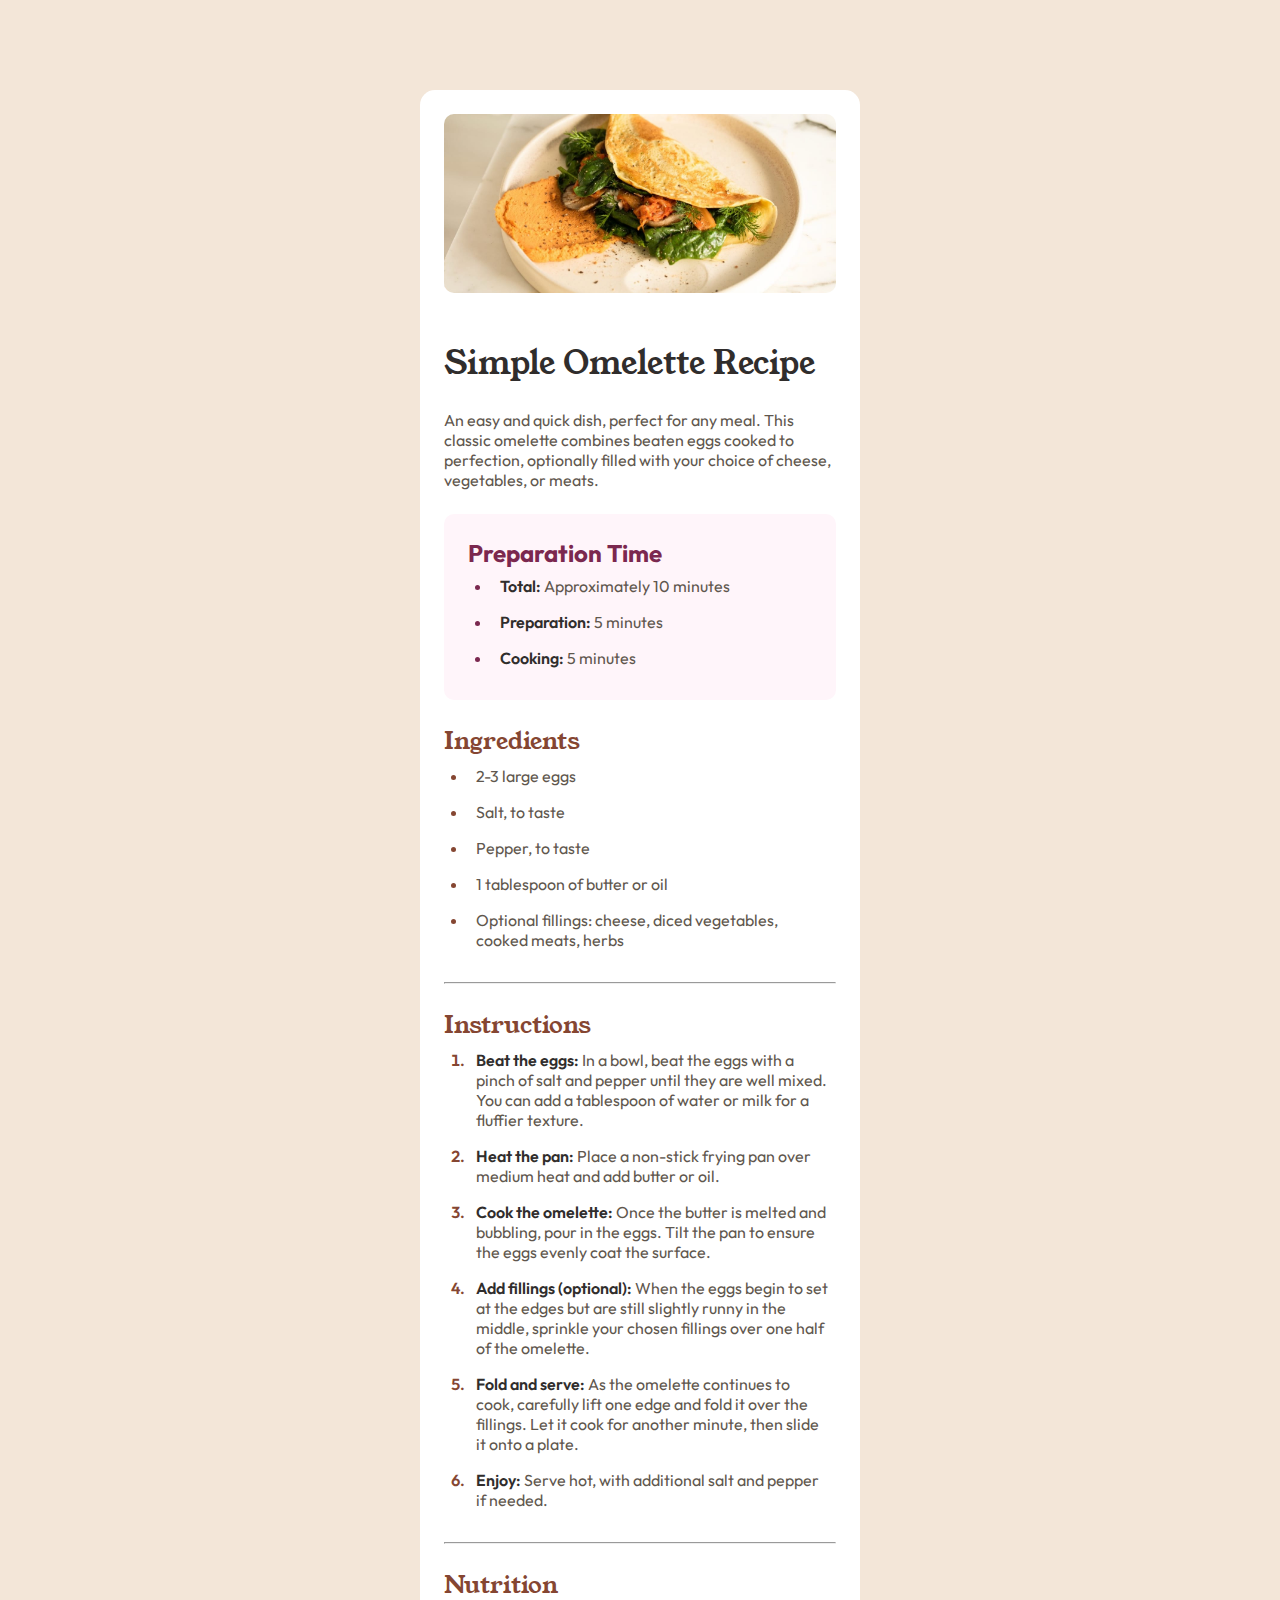
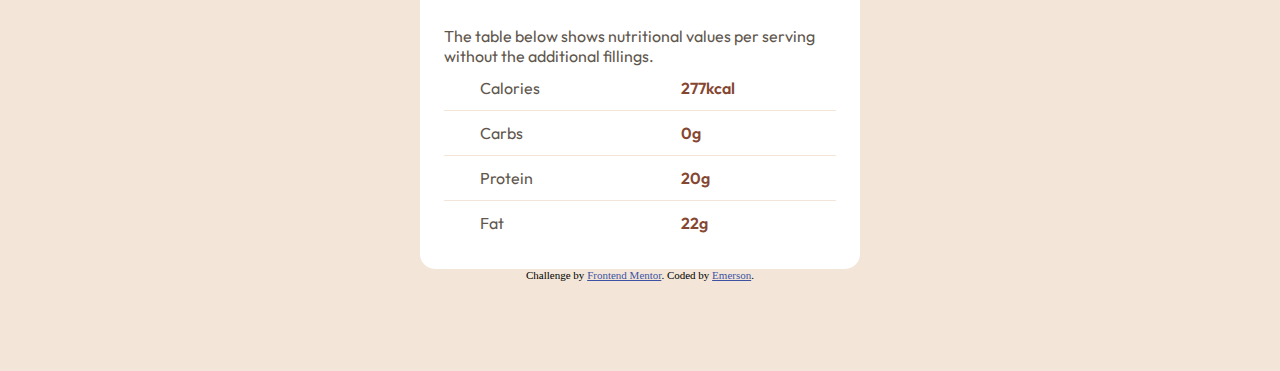
==== index.html @ 808f2746 "Finished recipe page" ====
<!DOCTYPE html>
<html lang="en">
  <head>
    <meta charset="UTF-8" />
    <meta name="viewport" content="width=device-width, initial-scale=1.0" />
    <!-- displays site properly based on user's device -->
    <link rel="stylesheet" href="styles.css" />
    <link
      rel="icon"
      type="image/png"
      sizes="32x32"
      href="./assets/images/favicon-32x32.png"
    />

    <title>Frontend Mentor | Recipe page</title>

    <link rel="preconnect" href="https://fonts.googleapis.com" />
    <link rel="preconnect" href="https://fonts.gstatic.com" crossorigin />
    <link
      href="https://fonts.googleapis.com/css2?family=Young+Serif&display=swap"
      rel="stylesheet"
    />

    <link rel="preconnect" href="https://fonts.googleapis.com" />
    <link rel="preconnect" href="https://fonts.gstatic.com" crossorigin />
    <link
      href="https://fonts.googleapis.com/css2?family=Outfit:wght@100..900&display=swap"
      rel="stylesheet"
    />
  </head>
  <body>
    <div class="recipe-card">
      <div class="recipe-img">
        <img
          src="assets/images/image-omelette.jpeg"
          alt="Serving of omelette"
          width="100%"
        />
      </div>
      <div class="header">
        <h1>Simple Omelette Recipe</h1>
        <p>
          An easy and quick dish, perfect for any meal. This classic omelette
          combines beaten eggs cooked to perfection, optionally filled with your
          choice of cheese, vegetables, or meats.
        </p>
      </div>
      <div class="prep-section">
        <h2>Preparation Time</h2>
        <ul class="prep-list">
          <li><span class="list-clr">Total:</span> Approximately 10 minutes</li>
          <li><span class="list-clr">Preparation:</span> 5 minutes</li>
          <li><span class="list-clr">Cooking:</span> 5 minutes</li>
        </ul>
      </div>
      <div class="ingredients-section">
        <h2 class="h2-style">Ingredients</h2>
        <ul class="ingredients-list">
          <li>2-3 large eggs</li>
          <li>Salt, to taste</li>
          <li>Pepper, to taste</li>
          <li>1 tablespoon of butter or oil</li>
          <li>
            Optional fillings: cheese, diced vegetables, cooked meats, herbs
          </li>
        </ul>
      </div>
      <hr />
      <div class="instructions-section">
        <h2 class="h2-style">Instructions</h2>
        <ol>
          <li>
            <span class="list-clr">Beat the eggs:</span> In a bowl, beat the
            eggs with a pinch of salt and pepper until they are well mixed. You
            can add a tablespoon of water or milk for a fluffier texture.
          </li>
          <li>
            <span class="list-clr">Heat the pan:</span> Place a non-stick frying
            pan over medium heat and add butter or oil.
          </li>
          <li>
            <span class="list-clr">Cook the omelette:</span> Once the butter is
            melted and bubbling, pour in the eggs. Tilt the pan to ensure the
            eggs evenly coat the surface.
          </li>
          <li>
            <span class="list-clr">Add fillings (optional):</span> When the eggs
            begin to set at the edges but are still slightly runny in the
            middle, sprinkle your chosen fillings over one half of the omelette.
          </li>
          <li>
            <span class="list-clr">Fold and serve:</span> As the omelette
            continues to cook, carefully lift one edge and fold it over the
            fillings. Let it cook for another minute, then slide it onto a
            plate.
          </li>
          <li>
            <span class="list-clr">Enjoy:</span> Serve hot, with additional salt
            and pepper if needed.
          </li>
        </ol>
      </div>
      <hr />
      <div class="nutrition-section">
        <h2 class="h2-style">Nutrition</h2>
        <p>
          The table below shows nutritional values per serving without the
          additional fillings.
        </p>
        <table>
          <tbody>
            <tr>
              <td class="nutrient">Calories</td>
              <td class="amount">277kcal</td>
            </tr>
            <tr>
              <td class="nutrient">Carbs</td>
              <td class="amount">0g</td>
            </tr>
            <tr>
              <td class="nutrient">Protein</td>
              <td class="amount">20g</td>
            </tr>
            <tr>
              <td class="nutrient">Fat</td>
              <td class="amount">22g</td>
            </tr>
          </tbody>
        </table>
      </div>
    </div>
    <div class="attribution">
      Challenge by
      <a href="https://www.frontendmentor.io?ref=challenge" target="_blank"
        >Frontend Mentor</a
      >. Coded by <a href="#">Emerson</a>.
    </div>
  </body>
</html>
---- styles.css ----
* {
  box-sizing: border-box;
  padding: 0;
  margin: 0;
  /* outline: 1px solid green; */
}

:root {
  --white: hsl(0, 0%, 100%);

  --stone-100: hsl(30, 54%, 90%);
  --stone-150: hsl(30, 18%, 87%);
  --stone-600: hsl(30, 10%, 34%);
  --stone-900: hsl(24, 5%, 18%);

  --brown-800: hsl(14, 45%, 36%);

  --rose-800: hsl(332, 51%, 32%);
  --rose-50: hsl(330, 100%, 98%);
}

img {
  width: 100%;
  display: block;
  border-radius: 10px;
}

body {
  min-height: 100vh;
  background-color: var(--stone-100);
  display: flex;
  flex-flow: column wrap;
  align-items: center;
  padding: 10vh;
}

p {
  font-size: 16px;
  font-family: "Outfit";
  color: var(--stone-600);
}

.recipe-card {
  padding: 24px;
  border-radius: 15px;
  width: 40%;
  background-color: var(--white);
  display: flex;
  flex-flow: column wrap;
  gap: 24px;
}

.header > h1 {
  font-family: "Young Serif";
  color: var(--stone-900);
  margin-top: 24px;
  font-weight: 400;
}

.header > p {
  margin-top: 24px;
}

.prep-section {
  background-color: var(--rose-50);
  padding: 24px;
  width: 100%;
  border-radius: 10px;
}

.prep-section > h2 {
  color: var(--rose-800);
  font-family: "Outfit";
  font-weight: 700;
}

ul,
ol {
  padding-left: 24px;
}

li {
  color: var(--stone-600);
  font-weight: 400;
  font-family: "Outfit";
  padding: 8px;
}

.prep-list li::marker {
  color: var(--rose-800);
}

.list-clr {
  color: var(--stone-900);
  font-weight: 600;
  font-family: "Outfit";
}

.h2-style {
  font-family: "Young Serif";
  color: var(--brown-800);
  font-weight: 400;
}

.ingredients-list li::marker {
  color: var(--brown-800);
}

.ingredients-list li {
  color: var(--stone-600);
}

ol li::marker {
  color: var(--brown-800);
  font-weight: 600;
}

.nutrition-section > p {
  margin-top: 24px;
}

.attribution {
  font-size: 11px;
  text-align: center;
}

.attribution a {
  color: hsl(228, 45%, 44%);
}

table {
  width: 100%;
  border-collapse: collapse;
}

tr {
  font-family: "Outfit";
}

td {
  padding: 12px 36px;
}

tr {
  border-bottom: 1px var(--stone-100) solid;
}

tr:last-child {
  border-bottom: none;
}

.nutrient {
  color: var(--stone-600);
}

.amount {
  color: var(--brown-800);
  font-weight: 600;
}
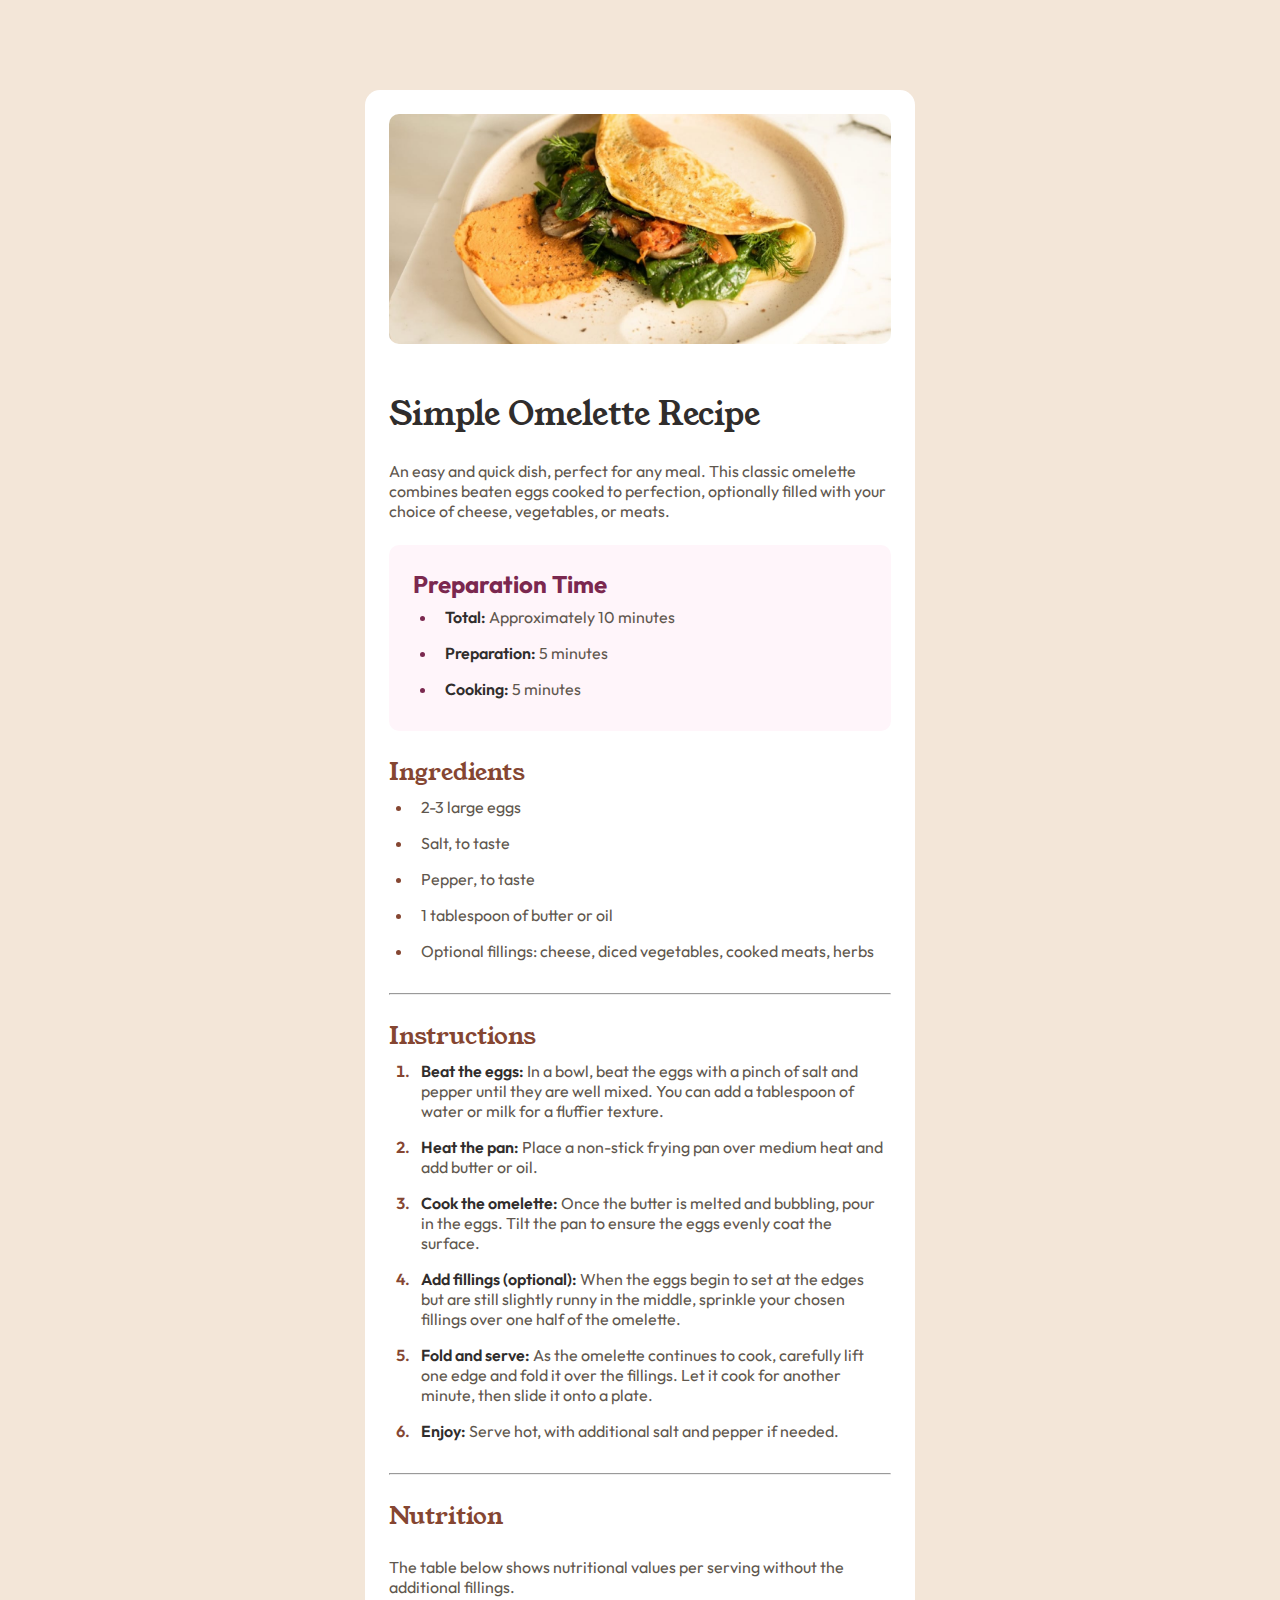
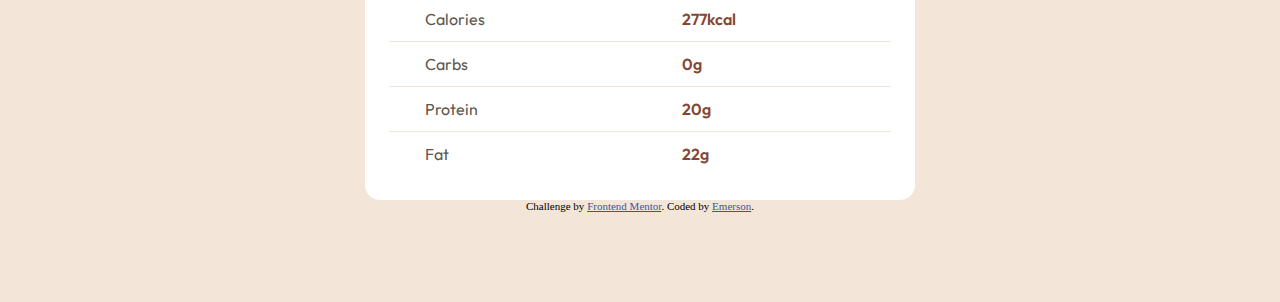
==== commit 3aea2460: "Increased recipe-card width to 50%" ====
--- a/index.html
+++ b/index.html
@@ -34,7 +34,6 @@
         <img
           src="assets/images/image-omelette.jpeg"
           alt="Serving of omelette"
-          width="100%"
         />
       </div>
       <div class="header">
--- a/styles.css
+++ b/styles.css
@@ -43,7 +43,7 @@
 .recipe-card {
   padding: 24px;
   border-radius: 15px;
-  width: 40%;
+  width: 50%;
   background-color: var(--white);
   display: flex;
   flex-flow: column wrap;
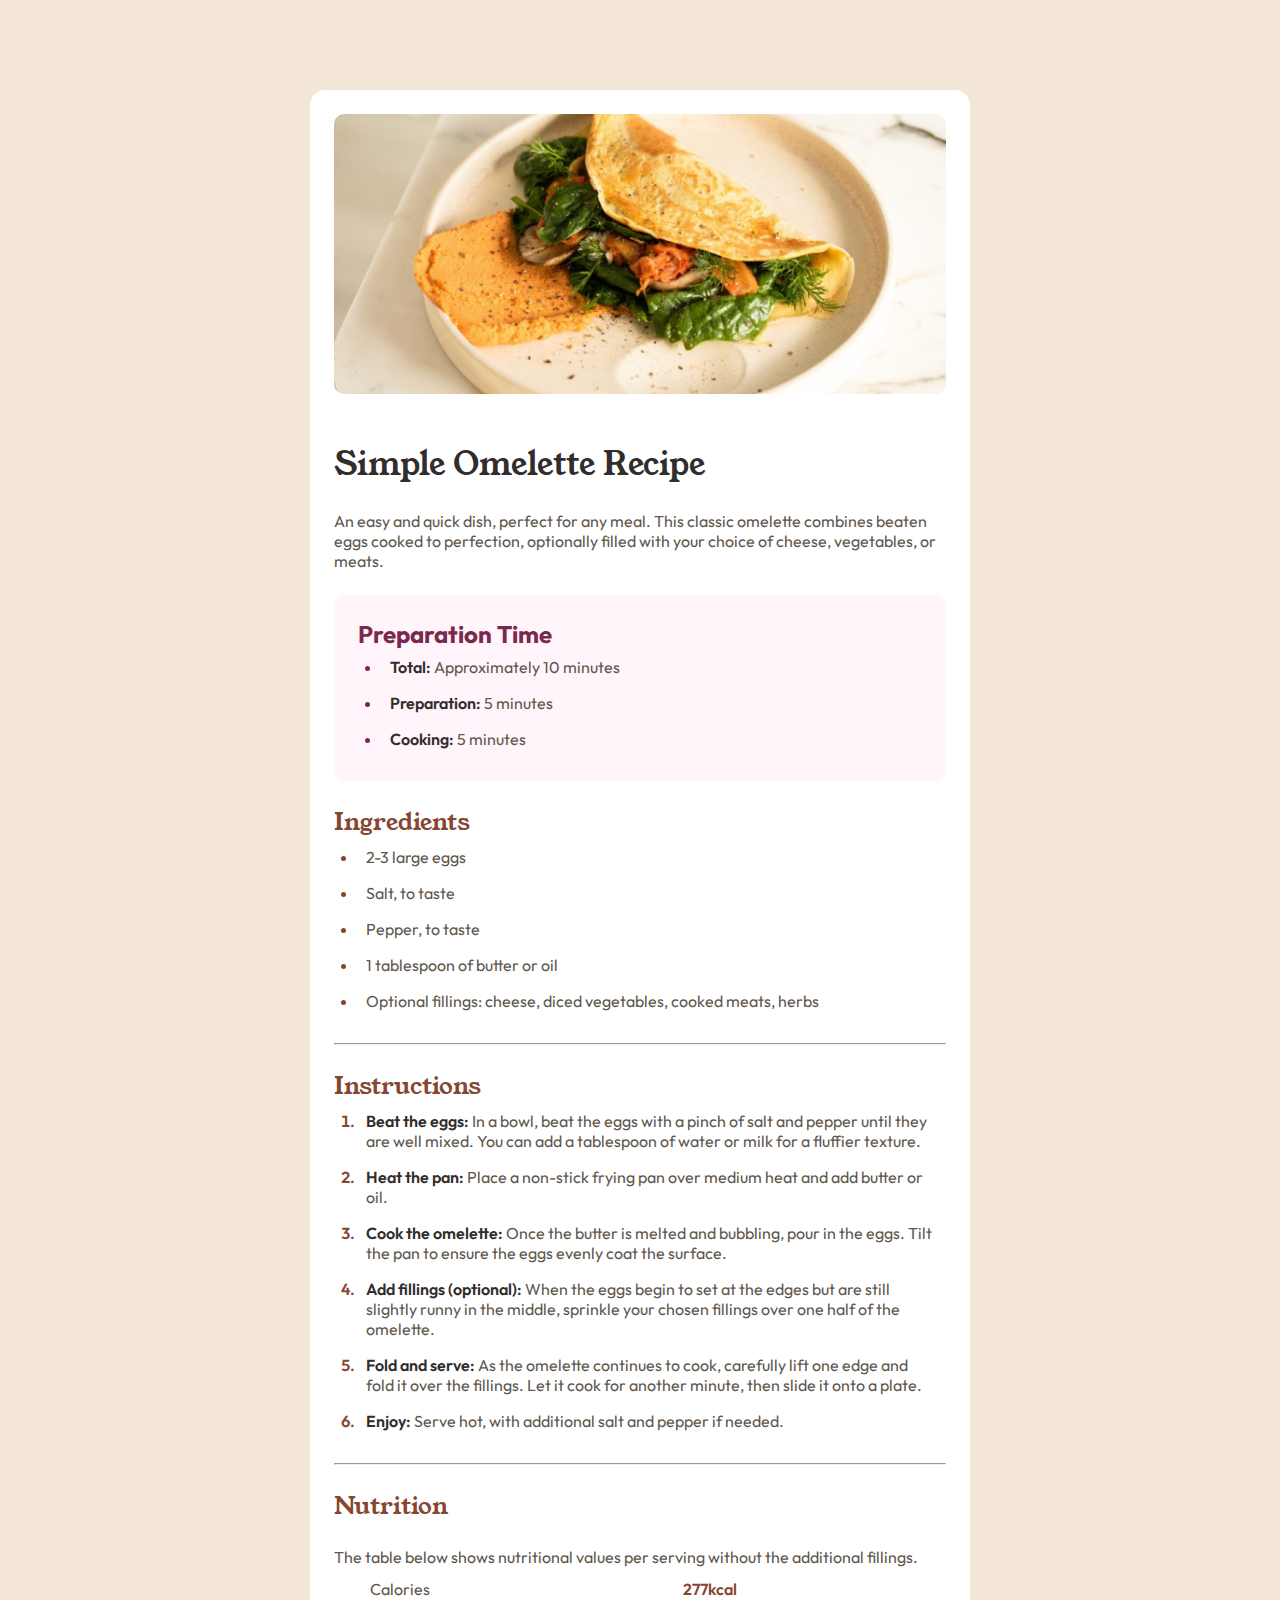
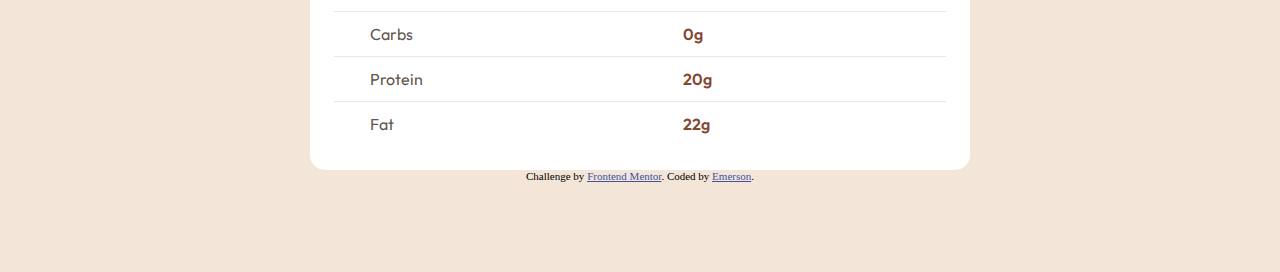
==== commit 7d4a7728: "Modified the alt message of omelette image" ====
--- a/index.html
+++ b/index.html
@@ -33,7 +33,7 @@
       <div class="recipe-img">
         <img
           src="assets/images/image-omelette.jpeg"
-          alt="Serving of omelette"
+          alt="Omelette on a plate"
         />
       </div>
       <div class="header">
--- a/styles.css
+++ b/styles.css
@@ -43,7 +43,7 @@
 .recipe-card {
   padding: 24px;
   border-radius: 15px;
-  width: 50%;
+  width: 60%;
   background-color: var(--white);
   display: flex;
   flex-flow: column wrap;
